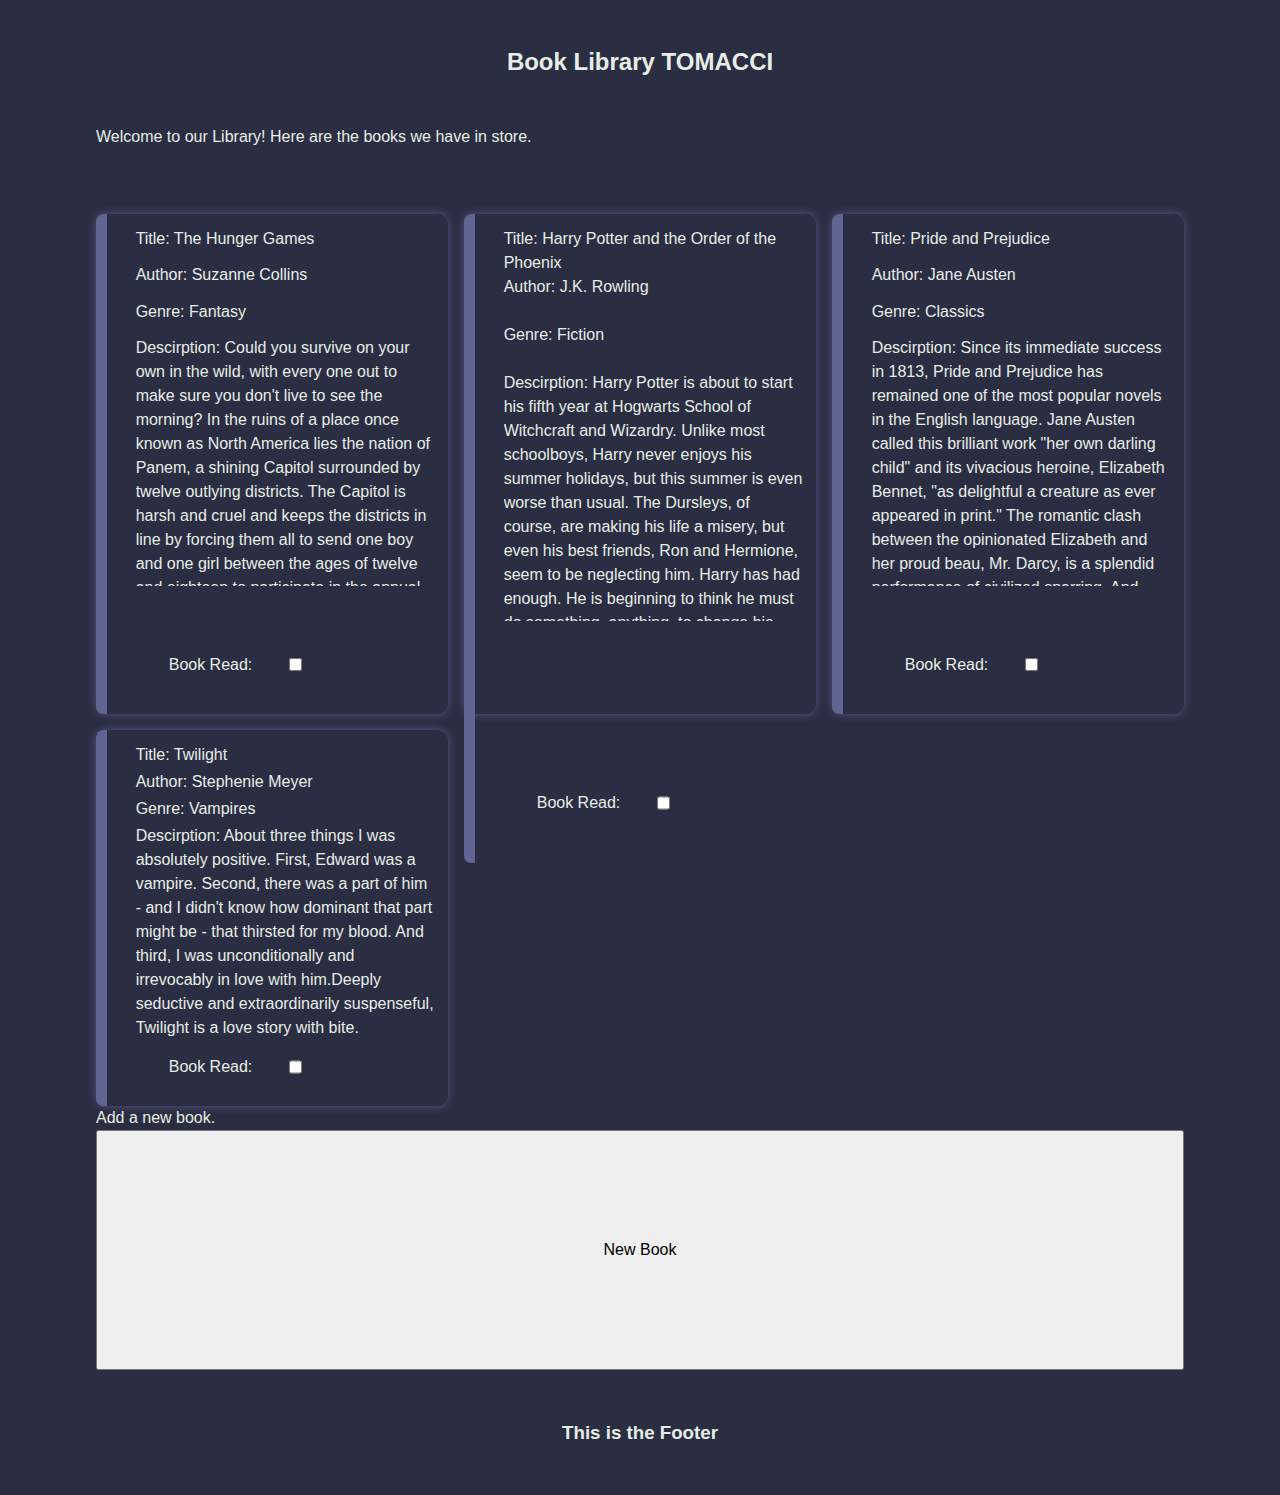
==== index.html @ 17efef0f "Library Project from Odin. Build the most important features." ====
<!DOCTYPE html>
<html lang="en">
  <head>
    <meta charset="UTF-8" />
    <meta name="viewport" content="width=device-width, initial-scale=1.0" />
    <title>Library</title>
    <link rel="stylesheet" href="./CSS/style.css" />
    <script src="./Script/script.js" defer></script>
  </head>
  <body>
    <header class="center">
      <h2>Book Library TOMACCI</h2>
    </header>
    <main class="center">
      <section id="preText">
        <p>Welcome to our Library! Here are the books we have in store.</p>
      </section>
      <section id="library"></section>
      <section id="interaction" class="center">
        <p>Add a new book.</p>
        <button id="new-entry">New Book</button>
      </section>
    </main>
    <footer class="center"><h3>This is the Footer</h3></footer>
  </body>
</html>
---- CSS/style.css ----
/* Box sizing rules */
*,
*::before,
*::after {
  box-sizing: border-box;
}

/* Remove default margin */
body,
h1,
h2,
h3,
h4,
p,
figure,
blockquote,
dl,
dd {
  margin: 0;
}

/* Remove list styles on ul, ol elements with a list role, which suggests default styling will be removed */
ul[role='list'],
ol[role='list'] {
  list-style: none;
}

/* Set core root defaults */
html:focus-within {
  scroll-behavior: smooth;
}

/* Set core body defaults */
body {
  min-height: 100vh;
  text-rendering: optimizeSpeed;
  line-height: 1.5;
}

/* A elements that don't have a class get default styles */
a:not([class]) {
  text-decoration-skip-ink: auto;
}

/* Make images easier to work with */
img,
picture {
  max-width: 100%;
  display: block;
}

/* Inherit fonts for inputs and buttons */
input,
button,
textarea,
select {
  font: inherit;
}

/* Remove all animations, transitions and smooth scroll for people that prefer not to see them */
@media (prefers-reduced-motion: reduce) {
  html:focus-within {
   scroll-behavior: auto;
  }
  
  *,
  *::before,
  *::after {
    animation-duration: 0.01ms !important;
    animation-iteration-count: 1 !important;
    transition-duration: 0.01ms !important;
    scroll-behavior: auto !important;
  }
}

/* My code  */

:root {
  --dark-100: #2b2d42;
  --green-100: #e7eee7;
  --green-200: #9ebc9f;
  --green-300: #44633f;
  --green-400: #134611;
  --violet-100:#616594;
}

body {

  background-color: var(--dark-100);
  color: var(--green-100);
  display: grid;
  grid-template-rows: 1fr 10fr 1fr;
  font-family: 'Gill Sans', 'Gill Sans MT', Calibri, 'Trebuchet MS', sans-serif;
  
}

main {
  width: 85%;

}
.center {
  align-self: center;
  justify-self: center;
}

main {
  display: grid;
  grid-template-rows: 1fr 10fr;
}

header {
  /* background-color: var(--violet-100); */
}

#library {
  display: grid;
  grid-template-columns: repeat(3, minmax(300px, 1fr));
  gap: 1rem;
  
  justify-self: center;
}

#interaction {
  display: grid;
  grid-template-rows: 1fr 10fr;
  justify-self: center;
  width: 100%;
}

#interaction > p {
  justify-items: center;
}

#interaction > div {
  display: grid;
  grid-template-rows: 1fr;
}

.card {
  display: grid;
  grid-template-columns: 1fr 30fr;
  gap: 1rem;
  border-radius: 10px;
  border: 0px solid var(--violet-100);
  box-shadow: 0px 0px 10px rgb(97, 101, 148, 0.8);
  max-height: 500px;
}

.grid-row {
  display:grid;
  grid-template-rows: 1fr 1fr 1fr 8fr 2fr;
  gap: 1fr;
}

.padding {
  padding: 0.8rem;
}

.divCardLeftSection {
  background-color: var(--violet-100);
  border-radius: 8px 0px 0px 7px;

}

.checkbox {
  justify-self: start;
}

.read-toggle {
  display: grid;
  grid-template-columns: 1fr 1fr;
}

.overflow-auto {
  overflow: scroll;
  max-height: 250px;
}

.grid-form-inputs {
  display: grid;
  grid-template-rows: 1fr 1fr;
}

.grid-form-description {
  display: grid;
  grid-template-rows: 1fr 10fr;
}

form {
  width: 50%;
  justify-self: center;
  align-self: center;
}
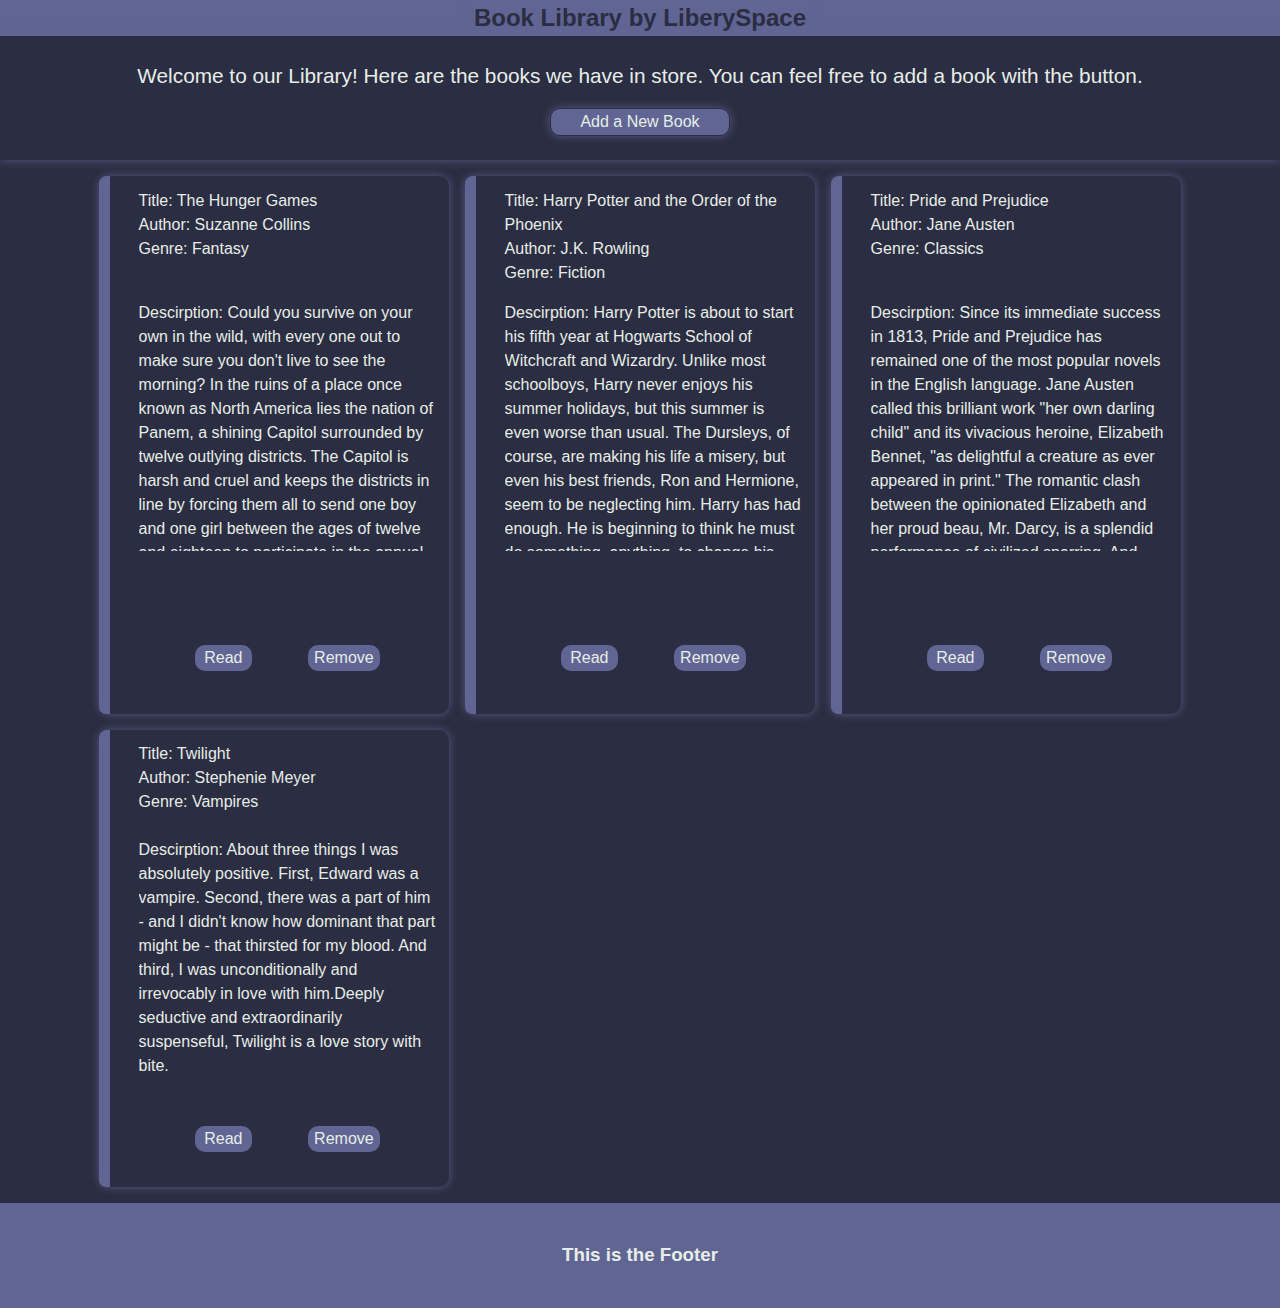
==== commit 93e6428a: "Created and CSSed Buttons, Introduced Modal Dialog, event Listeners for Read and romove. Gave the Pr" ====
--- a/index.html
+++ b/index.html
@@ -9,17 +9,20 @@
   </head>
   <body>
     <header class="center">
-      <h2>Book Library TOMACCI</h2>
+      <div class="container-header">
+        <h2>Book Library by LiberySpace</h2>
+      </div>
+      <section id="pre-text">
+        <p>
+          Welcome to our Library! Here are the books we have in store. You can
+          feel free to add a book with the button.
+        </p>
+        <button id="new-entry">Add a New Book</button>
+      </section>
     </header>
     <main class="center">
-      <section id="preText">
-        <p>Welcome to our Library! Here are the books we have in store.</p>
-      </section>
+      <dialog></dialog>
       <section id="library"></section>
-      <section id="interaction" class="center">
-        <p>Add a new book.</p>
-        <button id="new-entry">New Book</button>
-      </section>
     </main>
     <footer class="center"><h3>This is the Footer</h3></footer>
   </body>
--- a/CSS/style.css
+++ b/CSS/style.css
@@ -89,52 +89,74 @@
   background-color: var(--dark-100);
   color: var(--green-100);
   display: grid;
-  grid-template-rows: 1fr 10fr 1fr;
+  grid-template-rows: 10rem 10fr 1fr;
   font-family: 'Gill Sans', 'Gill Sans MT', Calibri, 'Trebuchet MS', sans-serif;
   
 }
 
 main {
   width: 85%;
-
-}
+  padding: 1rem 0 1rem 0;
+  display: grid;
+  
+}
+
 .center {
   align-self: center;
   justify-self: center;
-}
-
-main {
-  display: grid;
-  grid-template-rows: 1fr 10fr;
 }
 
 header {
   /* background-color: var(--violet-100); */
+  position: sticky;
+  top: 0px;
+  width: 100%;
+  height: 100%;
+  display: flex;
+  justify-content: center;
+  align-items: center;
+  flex-direction: column;
+  background-color: #616594;
+}
+
+footer {
+  background-color: var(--violet-100);
+  width: 100%;
+  height: 100%;
+  display: grid;
+}
+
+footer > * {
+  align-self: center;
+  justify-self: center;
+}
+
+dialog {
+  min-width: 350px;
+  border-radius: 10px;
+  border: 0px;
+  background-color: var(--dark-100);
+  color: var(--green-100);
+  box-shadow: 0px 0px 10px rgb(97, 101, 148, 0.8);
+}
+
+dialog::backdrop {
+  background-color: var(--dark-100);
+  opacity: 0.8;
 }
 
 #library {
   display: grid;
-  grid-template-columns: repeat(3, minmax(300px, 1fr));
-  gap: 1rem;
-  
-  justify-self: center;
-}
-
-#interaction {
-  display: grid;
-  grid-template-rows: 1fr 10fr;
-  justify-self: center;
-  width: 100%;
-}
-
-#interaction > p {
-  justify-items: center;
-}
-
-#interaction > div {
-  display: grid;
-  grid-template-rows: 1fr;
-}
+  grid-template-columns: repeat(auto-fill, minmax(300px, 350px)); 
+  justify-content: center;
+  gap: 1rem;
+
+}
+
+
+
+
+
 
 .card {
   display: grid;
@@ -143,13 +165,29 @@
   border-radius: 10px;
   border: 0px solid var(--violet-100);
   box-shadow: 0px 0px 10px rgb(97, 101, 148, 0.8);
-  max-height: 500px;
+  max-height: 600px;
+}
+
+.card-read {
+  background-color: var(--green-400);
+}
+
+.container-header {
+  display: grid;
+  grid-template-columns: 1fr;
+  background-color: var(--violet-100);
+  box-shadow: 0px 0px 10px rgb(97, 101, 148, 0.8);
+  color: var(--dark-100);
+}
+
+.container-header > h2 {
+  justify-self: center;
 }
 
 .grid-row {
   display:grid;
-  grid-template-rows: 1fr 1fr 1fr 8fr 2fr;
-  gap: 1fr;
+  grid-template-rows: 1fr 3fr 1fr;
+  gap: 1rem;
 }
 
 .padding {
@@ -162,14 +200,45 @@
 
 }
 
-.checkbox {
-  justify-self: start;
-}
-
 .read-toggle {
   display: grid;
-  grid-template-columns: 1fr 1fr;
-}
+  grid-template-columns: repeat(5, 1fr);
+  max-height: 1rem;
+  align-self: center;
+}
+
+#pre-text > p {
+  font-size: 1.3rem;
+}
+
+#pre-text > button {
+  width: 180px;
+  border: 1px solid var(--dark-100);
+  box-shadow: 0px 0px 10px rgb(97, 101, 148, 0.8);
+  justify-self: center;
+}
+
+#pre-text {
+  display: flex;
+  flex-direction: column;
+  background-color:  var(--dark-100);
+  width: 100%;
+  flex: 1;
+  gap: 1rem;
+  align-items: center;
+  justify-content: center;
+  box-shadow: 0px 0px 10px rgb(97, 101, 148, 0.8);
+  padding: 5px;
+}
+
+.buttonReadStatus {
+  grid-column: 2/3;
+}
+
+.buttonCardRemove {
+  grid-column-start: 4;
+} 
+
 
 .overflow-auto {
   overflow: scroll;
@@ -186,8 +255,27 @@
   grid-template-rows: 1fr 10fr;
 }
 
+.grid-form-buttons {
+  display: grid;
+  grid-template-columns: repeat(auto-fit, minmax(50px, 1fr));
+  gap: 1rem;
+}
+
+.grid-form {
+  display: grid;
+  grid-template-rows: 1fr;;
+  gap: 0.5rem;
+}
+
 form {
-  width: 50%;
-  justify-self: center;
-  align-self: center;
+  width: 100%;
+  justify-self: center;
+  align-self: center;
+}
+
+button {
+  background-color: #616594;
+  border-radius: 10px;
+  border: 0px;
+  color: var(--green-100);
 }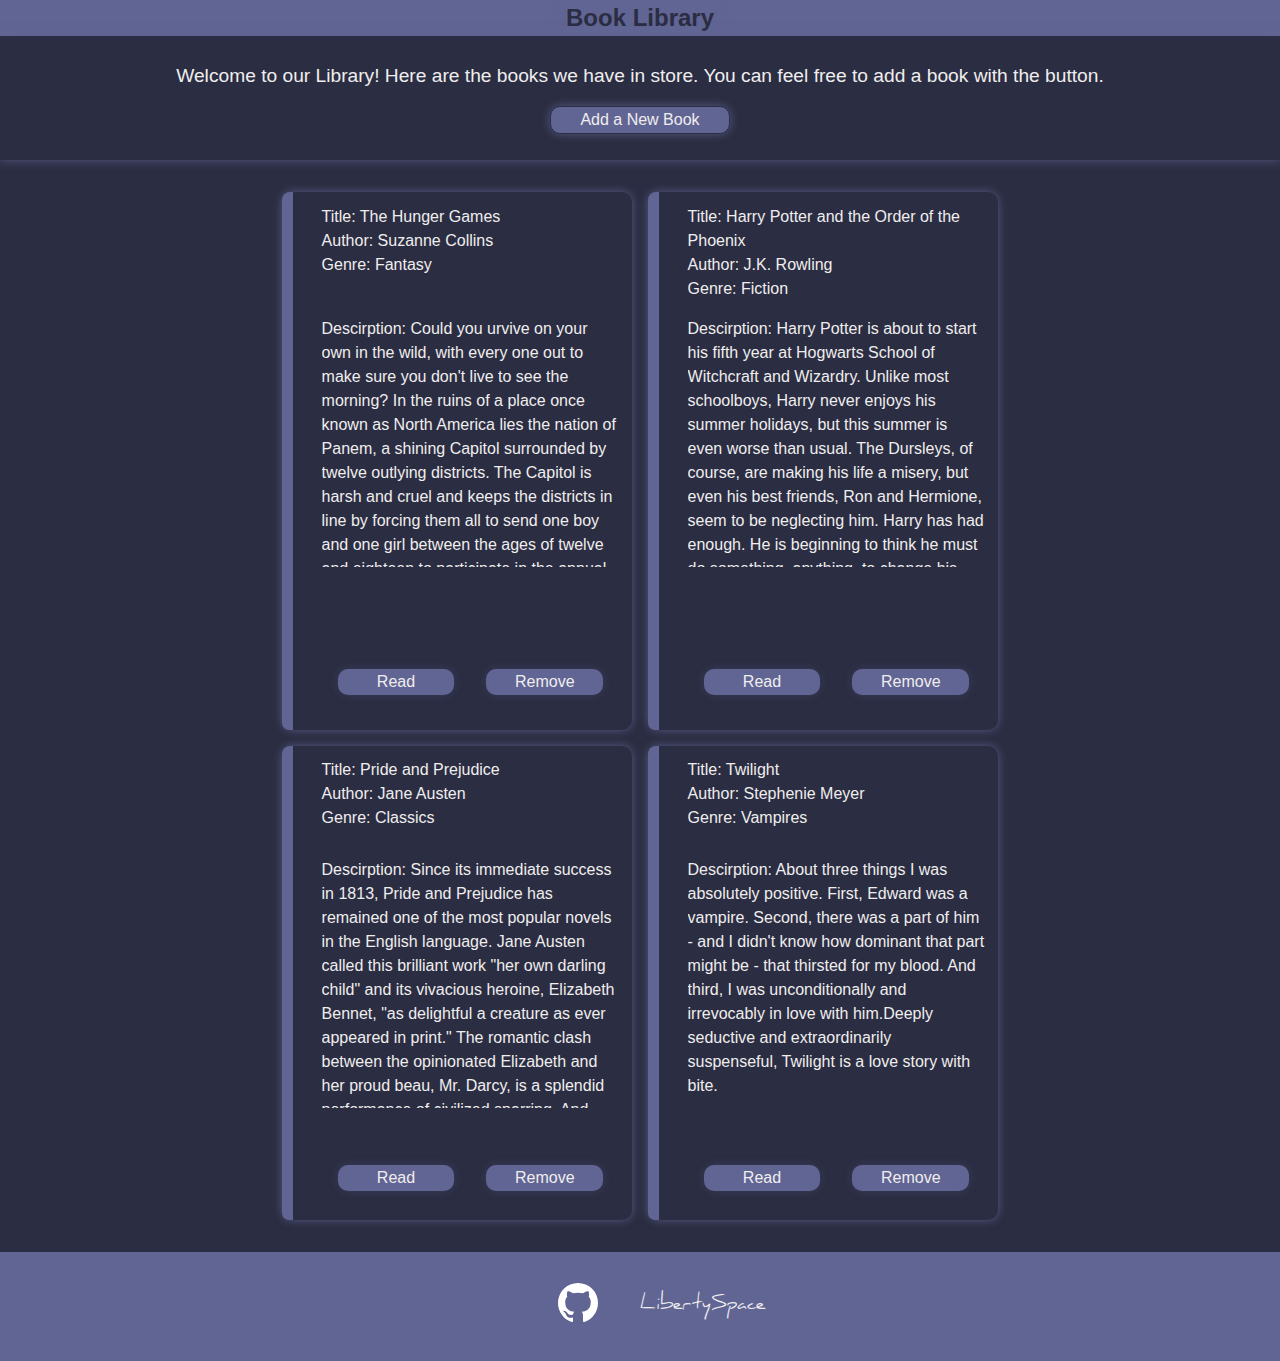
==== commit fd94e812: "Final Commit" ====
--- a/index.html
+++ b/index.html
@@ -10,7 +10,7 @@
   <body>
     <header class="center">
       <div class="container-header">
-        <h2>Book Library by LiberySpace</h2>
+        <h2>Book Library</h2>
       </div>
       <section id="pre-text">
         <p>
@@ -24,6 +24,19 @@
       <dialog></dialog>
       <section id="library"></section>
     </main>
-    <footer class="center"><h3>This is the Footer</h3></footer>
+    <footer class="center">
+      <div>
+        <a href="https://github.com/libertyspace" target="_blank">
+          <picture>
+            <svg xmlns="http://www.w3.org/2000/svg" viewBox="0 0 24 24">
+              <path
+                d="M12,2A10,10 0 0,0 2,12C2,16.42 4.87,20.17 8.84,21.5C9.34,21.58 9.5,21.27 9.5,21C9.5,20.77 9.5,20.14 9.5,19.31C6.73,19.91 6.14,17.97 6.14,17.97C5.68,16.81 5.03,16.5 5.03,16.5C4.12,15.88 5.1,15.9 5.1,15.9C6.1,15.97 6.63,16.93 6.63,16.93C7.5,18.45 8.97,18 9.54,17.76C9.63,17.11 9.89,16.67 10.17,16.42C7.95,16.17 5.62,15.31 5.62,11.5C5.62,10.39 6,9.5 6.65,8.79C6.55,8.54 6.2,7.5 6.75,6.15C6.75,6.15 7.59,5.88 9.5,7.17C10.29,6.95 11.15,6.84 12,6.84C12.85,6.84 13.71,6.95 14.5,7.17C16.41,5.88 17.25,6.15 17.25,6.15C17.8,7.5 17.45,8.54 17.35,8.79C18,9.5 18.38,10.39 18.38,11.5C18.38,15.32 16.04,16.16 13.81,16.41C14.17,16.72 14.5,17.33 14.5,18.26C14.5,19.6 14.5,20.68 14.5,21C14.5,21.27 14.66,21.59 15.17,21.5C19.14,20.16 22,16.42 22,12A10,10 0 0,0 12,2Z"
+              />
+            </svg>
+          </picture>
+        </a>
+        <p>LibertySpace</p>
+      </div>
+    </footer>
   </body>
 </html>
--- a/CSS/style.css
+++ b/CSS/style.css
@@ -75,19 +75,30 @@
 
 /* My code  */
 
+#description {
+  max-height: 250px;
+}
+
+@font-face {
+  font-family: daniel;
+  src: url(../Fonts/daniel/daniel.ttf);
+}
+
 :root {
-  --dark-100: #2b2d42;
-  --green-100: #e7eee7;
-  --green-200: #9ebc9f;
-  --green-300: #44633f;
-  --green-400: #134611;
-  --violet-100:#616594;
+  
+  --white-100: #f0edee;
+  --green-500: #174F31;
+  --green-100: #59CD90;
+  --green-300: #44633F;
+  --violet-100: #9093B6;
+  --violet-300:#616594;
+  --violet-500: #2b2d42;
 }
 
 body {
 
-  background-color: var(--dark-100);
-  color: var(--green-100);
+  background-color: var(--violet-500);
+  color: var(--white-100);
   display: grid;
   grid-template-rows: 10rem 10fr 1fr;
   font-family: 'Gill Sans', 'Gill Sans MT', Calibri, 'Trebuchet MS', sans-serif;
@@ -101,13 +112,10 @@
   
 }
 
-.center {
-  align-self: center;
-  justify-self: center;
-}
+
 
 header {
-  /* background-color: var(--violet-100); */
+  /* background-color: var(--violet-300); */
   position: sticky;
   top: 0px;
   width: 100%;
@@ -120,64 +128,95 @@
 }
 
 footer {
-  background-color: var(--violet-100);
+  background-color: var(--violet-300);
   width: 100%;
   height: 100%;
-  display: grid;
-}
-
-footer > * {
+  display: flex;
+  flex-direction: column;
+  justify-content: center;
+  align-items: center;
+}
+
+
+
+footer > div > p {
+  font-family: daniel;
+  font-size: 1.2rem;
   align-self: center;
-  justify-self: center;
+}
+
+
+footer > div > a > picture > svg {
+  fill: white;
+  width: 3rem;
+}
+
+footer > div > p:hover {
+  color: var(--green-100);
+}
+
+footer > div > a > picture > svg:hover, 
+footer > div > p:hover {
+  fill: var(--green-100);
+}
+
+footer > div {
+  display: grid;
+  grid-template-columns: repeat(auto-fit, minmax(100px, 1fr));
+  justify-items: center;
+  align-items: center;
+  width: 250px;
 }
 
 dialog {
   min-width: 350px;
   border-radius: 10px;
   border: 0px;
-  background-color: var(--dark-100);
-  color: var(--green-100);
+  background-color: var(--violet-500);
+  color: var(--white-100);
   box-shadow: 0px 0px 10px rgb(97, 101, 148, 0.8);
 }
 
 dialog::backdrop {
-  background-color: var(--dark-100);
+  background-color: var(--violet-500);
   opacity: 0.8;
 }
 
 #library {
   display: grid;
-  grid-template-columns: repeat(auto-fill, minmax(300px, 350px)); 
+  grid-template-columns: repeat(auto-fit, minmax(300px, 350px)); 
   justify-content: center;
   gap: 1rem;
-
-}
-
-
-
-
-
+  padding: 1rem;
+}
+
+.center {
+  align-self: center;
+  justify-self: center;
+}
 
 .card {
   display: grid;
   grid-template-columns: 1fr 30fr;
   gap: 1rem;
   border-radius: 10px;
-  border: 0px solid var(--violet-100);
+  border: 0px solid var(--violet-300);
   box-shadow: 0px 0px 10px rgb(97, 101, 148, 0.8);
   max-height: 600px;
 }
 
 .card-read {
-  background-color: var(--green-400);
+  background-color: var(--green-500);
+  /* color: var(--violet-500); */
+  
 }
 
 .container-header {
   display: grid;
   grid-template-columns: 1fr;
-  background-color: var(--violet-100);
-  box-shadow: 0px 0px 10px rgb(97, 101, 148, 0.8);
-  color: var(--dark-100);
+  background-color: var(--violet-300);
+  box-shadow: 0px 0px 10px rgb(97, 101, 148, 0.8);
+  color: var(--violet-500);
 }
 
 .container-header > h2 {
@@ -195,25 +234,27 @@
 }
 
 .divCardLeftSection {
-  background-color: var(--violet-100);
+  background-color: var(--violet-300);
   border-radius: 8px 0px 0px 7px;
 
 }
 
 .read-toggle {
   display: grid;
-  grid-template-columns: repeat(5, 1fr);
+  grid-template-columns: repeat(2, 1fr);
   max-height: 1rem;
   align-self: center;
+  padding: 1rem;
+  gap: 2rem;
 }
 
 #pre-text > p {
-  font-size: 1.3rem;
+  font-size: 1.2rem;
 }
 
 #pre-text > button {
   width: 180px;
-  border: 1px solid var(--dark-100);
+  border: 1px solid var(--violet-500);
   box-shadow: 0px 0px 10px rgb(97, 101, 148, 0.8);
   justify-self: center;
 }
@@ -221,7 +262,7 @@
 #pre-text {
   display: flex;
   flex-direction: column;
-  background-color:  var(--dark-100);
+  background-color:  var(--violet-500);
   width: 100%;
   flex: 1;
   gap: 1rem;
@@ -232,11 +273,14 @@
 }
 
 .buttonReadStatus {
-  grid-column: 2/3;
+  grid-column: 1;
+  box-shadow: 0px 0px 10px rgb(97, 101, 148, 0.3);
 }
 
 .buttonCardRemove {
-  grid-column-start: 4;
+grid-column-start: 2;
+box-shadow: 0px 0px 10px rgb(97, 101, 148, 0.3);
+
 } 
 
 
@@ -263,8 +307,7 @@
 
 .grid-form {
   display: grid;
-  grid-template-rows: 1fr;;
-  gap: 0.5rem;
+  gap: 1rem;
 }
 
 form {
@@ -277,5 +320,10 @@
   background-color: #616594;
   border-radius: 10px;
   border: 0px;
-  color: var(--green-100);
+  color: var(--white-100);
+}
+
+button:hover {
+  background-color: var(--green-100);
+  color: var(--violet-500);
 }